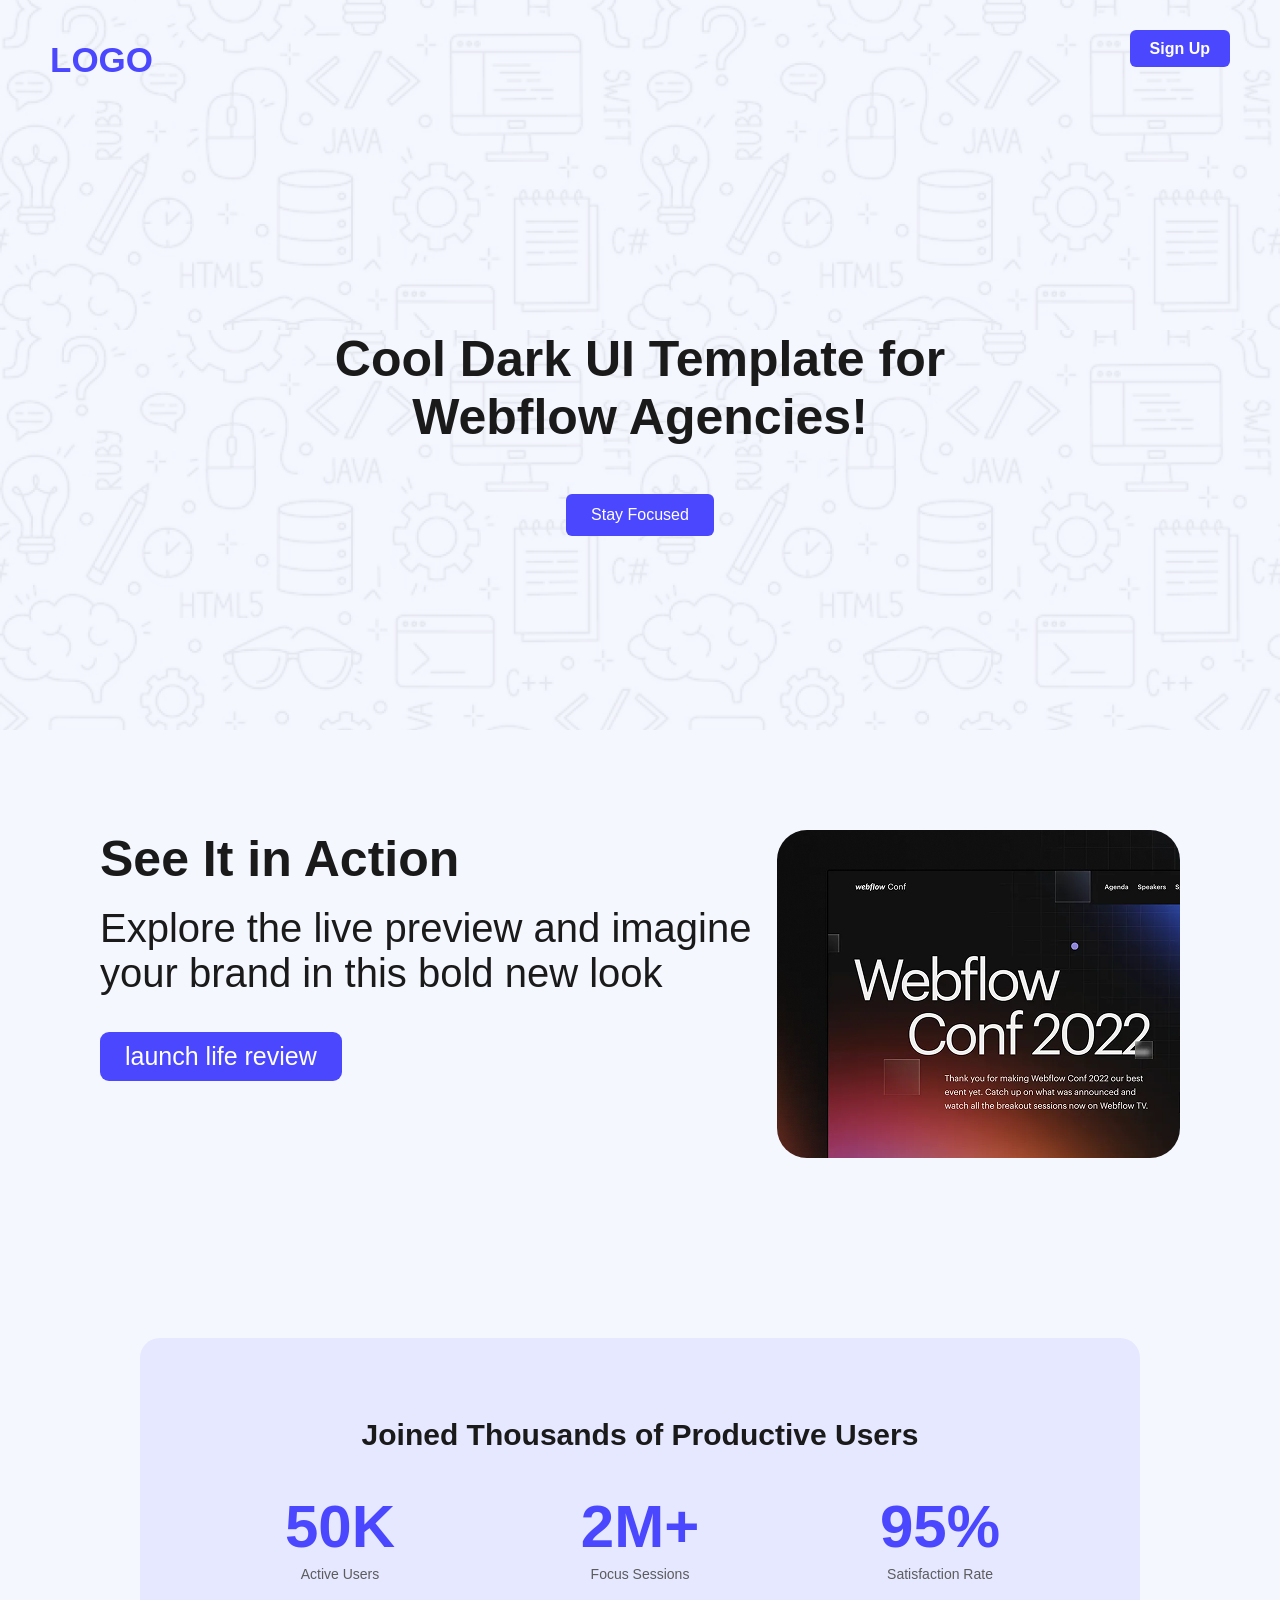
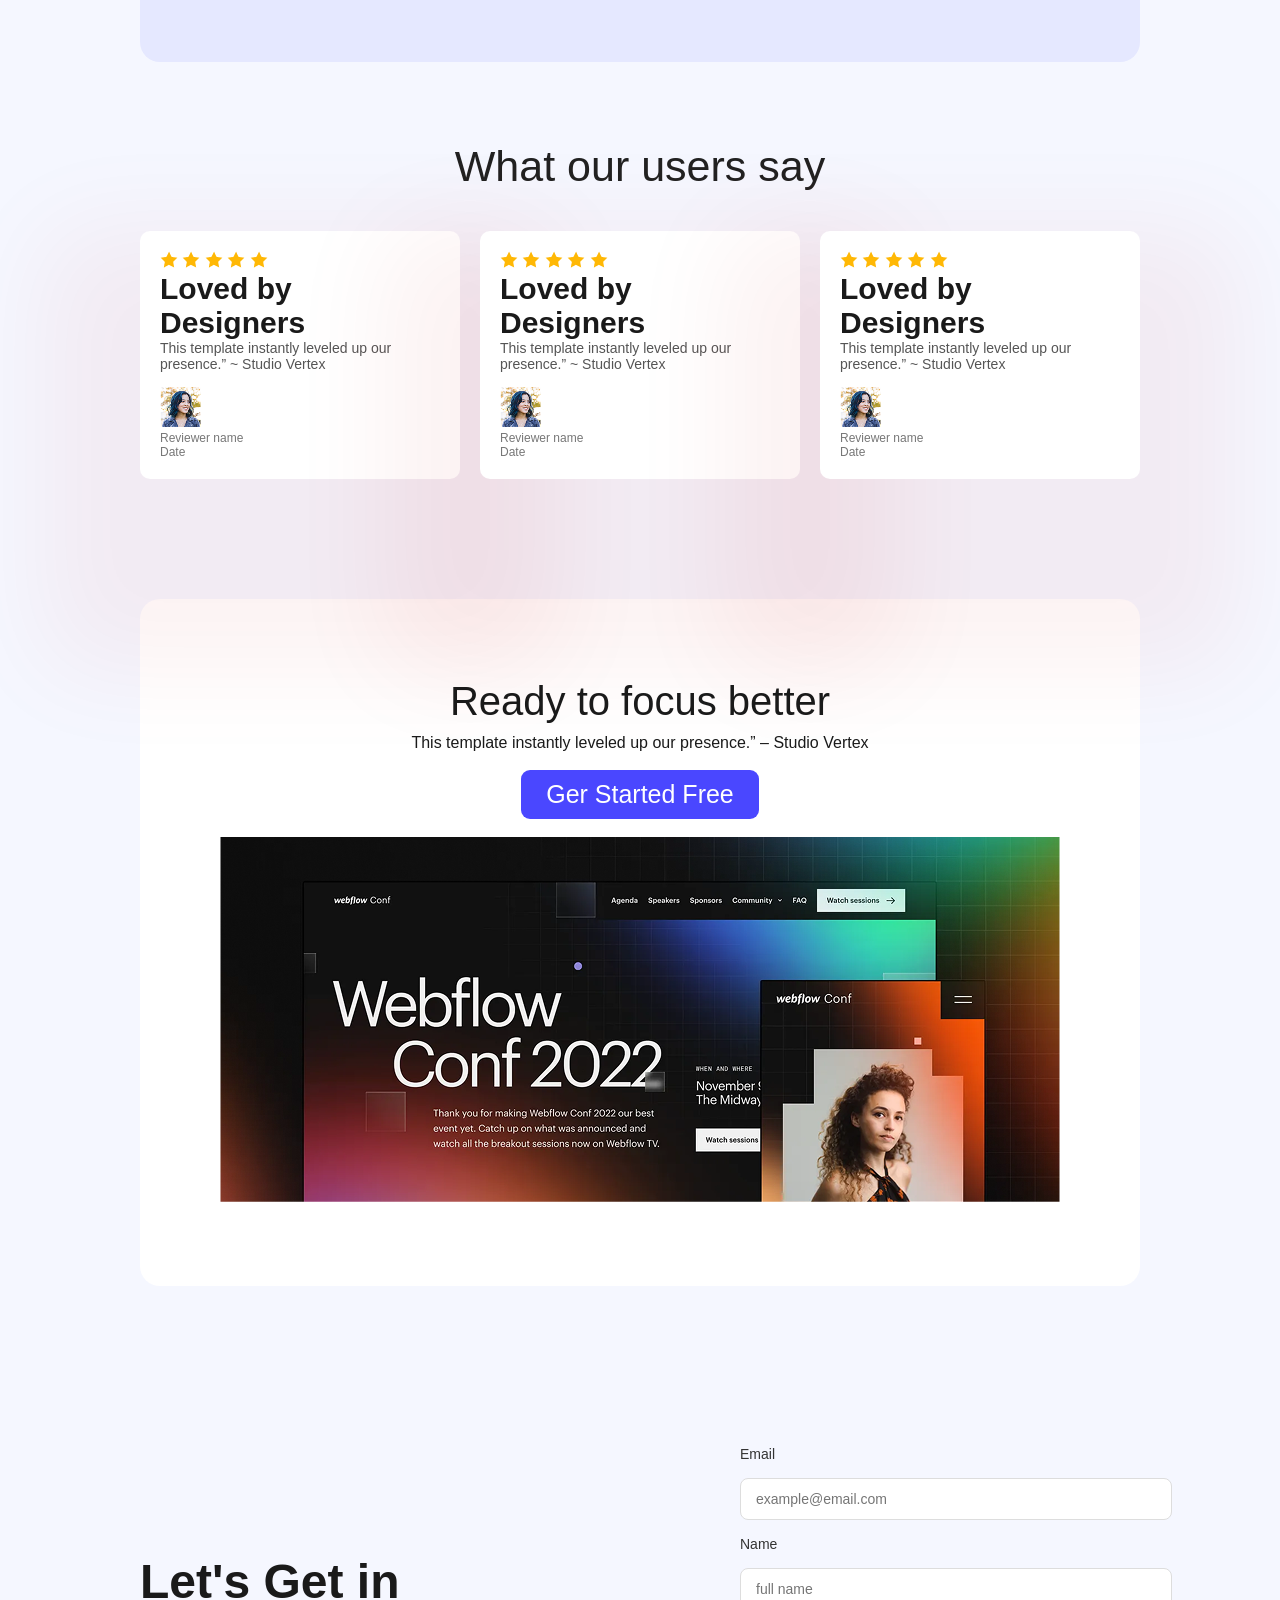
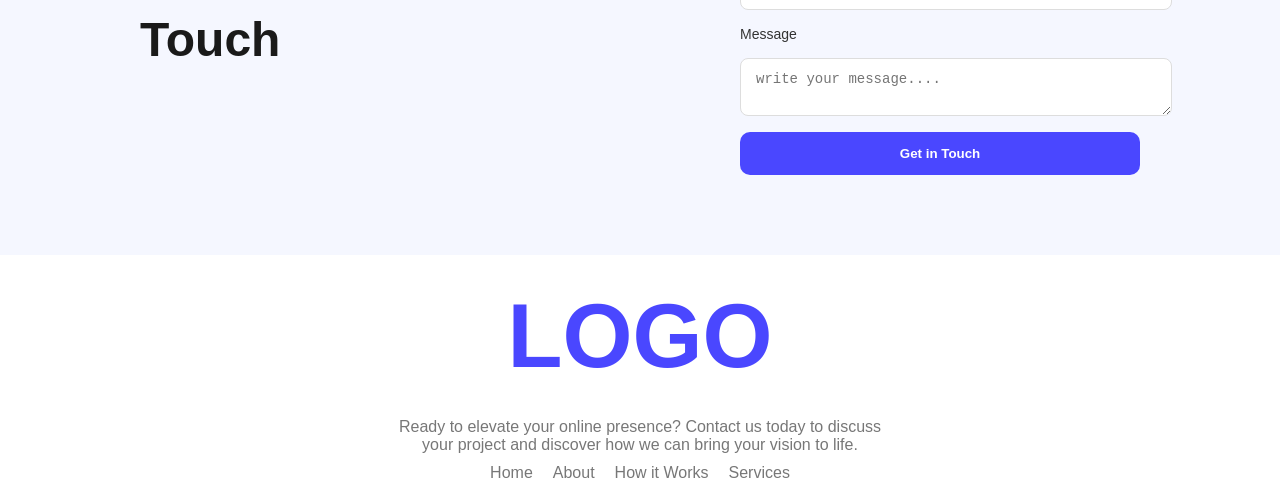
==== index.html @ 012945f9 "seconf commit" ====
<!DOCTYPE html>
<html lang="en">
<head>
    <meta charset="UTF-8">
    <meta name="viewport" content="width=device-width, initial-scale=1.0">
    <title>my first assingment</title>

<link rel="stylesheet" href="style.css" />




</head>




<body>




    <header>


<!-- Navigation Bar -->

  <nav class="navbar">

    <div class="logo"><b>LOGO</b></div>


    <div class="nav-links">
      <a href="#" class="btn">Sign Up</a>
    </div>



  </nav>



  <!-- Banner Section -->



    </header>

  <body>


  <div class="banner">


    <h1>Cool Dark UI Template for
         <br>

        Webflow Agencies!

</h1>

    <br>

    <button class="cta-btn">Stay Focused</button>

  </div>


 <!-- action Section -->


<div class="action">






      <div> <b>See It in Action</b><br><br>

        <p>Explore the live preview and imagine your brand in this bold new look</p>


        <br><br>

      <button class="action-btn">launch life review </button>

        </div>



        <img src="wc-mini.png" alt="Image" style="border-radius: 30px;">


</div>



<!-- Stats Section -->


  <section class="stats-section">


    <h2>Joined Thousands of Productive Users</h2>

    <div class="stats-container">

      <div class="stat-box">

        <h3>50K</h3>

        <p>Active Users</p>

      </div>




      <div class="stat-box">



        <h3>2M+</h3>

        <p>Focus Sessions</p>


      </div>





      <div class="stat-box">
        <h3>95%</h3>
        <p>Satisfaction Rate</p>


      </div>



    </div>


  </section>





 <!-- reviwe Section -->




  <p class="reviewtop">What our users say</p>

  <div class="review-container">


    <!-- Review Card 1 -->

    <div class="review-card">

      <div>

      <img src="icon-star.png" alt="icon-star">
      <img src="icon-star.png" alt="icon-star">
      <img src="icon-star.png" alt="icon-star">
      <img src="icon-star.png" alt="icon-star">
      <img src="icon-star.png" alt="icon-star">

      </div>



      <div class="review-title">Loved by Designers</div>

      <div class="review-text">This template instantly leveled up our presence.” ~ Studio Vertex</div>



      <div class="reviewer">

        <img src="avatar.png" alt="Reviewer photo">

        <div class="reviewer-info">

          Reviewer name<br>
          Date
        </div>
      </div>
    </div>







    <!-- Review Card 2 -->



    <div class="review-card">

      <div>
        <img src="icon-star.png" alt="icon-star">
        <img src="icon-star.png" alt="icon-star">
        <img src="icon-star.png" alt="icon-star">
        <img src="icon-star.png" alt="icon-star">
        <img src="icon-star.png" alt="icon-star">

      </div>

      <div class="review-title">Loved by Designers</div>


      <div class="review-text">This template instantly leveled up our presence.” ~ Studio Vertex

      </div>


      <div class="reviewer">

        <img src="avatar.png" alt="Reviewer photo">

        <div class="reviewer-info">
          Reviewer name<br>
          Date
        </div>

      </div>

    </div>




    <!-- Review Card 3 -->
    <div class="review-card">

      <div>
        <img src="icon-star.png" alt="icon-star">
        <img src="icon-star.png" alt="icon-star">
        <img src="icon-star.png" alt="icon-star">
        <img src="icon-star.png" alt="icon-star">
        <img src="icon-star.png" alt="icon-star">

      </div>

      <div class="review-title">Loved by Designers</div>

      <div class="review-text">This template instantly leveled up our presence.” ~ Studio Vertex</div>


      <div class="reviewer">

        <img src="avatar.png" alt="Reviewer photo">

        <div class="reviewer-info">
          Reviewer name<br>
          Date
        </div>

      </div>

    </div>

  </div>





 <!-- focus Section -->


<div class="focus">

<p style="font-size: 40px;">
  Ready to focus better
</p>

<p style="padding-top: 10px;">
 This template instantly leveled up our presence.” – Studio Vertex
</p>
<br>
<button class="action-btn">Ger Started Free</button>

<br><br>


<img src="wc-big.png" alt="Image">



</div>












  <!-- Contact Section -->




  <section class="contact-section">



    <div class="contact-container">



      <!-- Left Side Text -->


      <div class="contact-text">


        <h1>Let's Get in<br>Touch</h1>
      </div>


      <!-- Right Side Form -->


      <form class="contact-form">

        <label for="email">Email</label>

        <input type="email" id="email" placeholder="example@email.com" required>

        <label for="name">Name</label>

        <input type="text" id="name" placeholder="full name" required>

        <label for="message">Message</label>

        <textarea id="message" placeholder="write your message...." required></textarea>

        <button type="submit">Get in Touch</button>

      </form>

    </div>
  </section>













    </body>




    <footer>

        <p class="f-logo"><b>LOGO</b></p>
        <p class="description">
            Ready to elevate your online presence? Contact us today to discuss <br>  your project and discover how we can bring your vision to life.
        </p>





        <ul style="text-decoration: none;">

            <li><a href="#">Home</a></li>
            <li><a href="#">About</a></li>
            <li><a href="#">How it Works</a></li>
            <li><a href="#">Services</a></li>









        </ul>






    </footer>






</body>
</html>
---- style.css ----
* {
    margin: 0;
    padding: 0;
}


.navbar {
    display: flex;
    justify-content: space-between;
    padding: 40px 50px;

}

.logo {
    font-size: 35px;

    color: #4a47ff;
}

.nav-links .btn {
    padding: 10px 20px;
    background-color: #4a47ff;
    color: white;
    border: none;
    border-radius: 6px;
    text-decoration: none;
    font-weight: bold;

}

.nav-links .btn:hover {
  background-color: #b5cc34;
}




body {
  margin: 0;
  padding: 0;
  font-family: 'Segoe UI', Tahoma, Geneva, Verdana, sans-serif;
  background-color: #f5f7ff;
  color: #1a1a1a;
}




/* Banner Section */


.banner {
    text-align: center;
    padding-bottom: 150px;
}

.banner h1 {


    font-size: 50px;
    color: #1a1a1a;
    margin-bottom: 30px;

}

.cta-btn {
    padding: 12px 25px;
    background-color: #4a47ff;
    color: white;
    border: none;
    border-radius: 6px;
    font-size: 16px;
    cursor: pointer;

}

.cta-btn:hover {
    background-color:  #b5cc34;
}

.banner,.navbar{

    background-image: url(Hero-bg.png);
    background-repeat: no-repeat;
    background-size: cover;
    height: 250px;


}


.action{
    display: flex;
    padding: 100px;
    justify-content: space-between;

}


.action-btn{

    padding: 10px 25px;
    background-color: #4a47ff;
    color: white;
    border: none;
    border-radius: 9px;
    font-size: 25px;
    cursor: pointer;
}

.action-btn:hover{
 background-color:  #b5cc34;

}

.action b{

    font-size: 50px;
}


.action p{

font-size: 40px;

}






/* Stats Section */


.stats-section {
  background-color: #e5e8ff;
  border-radius: 20px;
  padding: 80px 50px;
  max-width: 900px;
  margin: 80px auto;
  text-align: center;
}

.stats-section h2 {
  font-size: 30px;
  font-weight: 600;
  margin-bottom: 40px;
  color: #1a1a1a;
}

.stats-container {
  display: flex;
  justify-content: space-around;

}

.stat-box {
  flex: 1;
  min-width: 150px;
}

.stat-box h3 {
  font-size: 60px;
  color: #4a47ff;
  margin-bottom: 5px;
}

.stat-box p {
  font-size: 14px;
  color: #5c5c5c;
}












.reviewtop{
    margin-top: 40px;
    font-size: 43px;
    color: #222;
    text-align: center;

}


.review-container {
  display: flex;
  justify-content: center;
  gap: 20px;
  padding: 40px;

}




.review-card {
  background-color: white;
  border-radius: 10px;
  padding: 20px;
  width: 280px;
  box-shadow: 0 94px 102px 100px rgba(191, 17, 17, 0.05);
  text-align: left;
}


.review-text {
  font-size: 14px;
  color: #555;
  margin-bottom: 15px;
}



.reviewer-info {
  font-size: 12px;
  color: #777;
}




.review-title{

font-size: 30px;
font-weight: bold;

}







.focus{
 background-color: #FFFFFF;
  border-radius: 20px;
  padding: 80px 50px;
  max-width: 900px;
  margin: 80px auto;
  text-align: center;



}





{

background-color: aliceblue;
text-align: center;
padding: 50px;
}










.contact-section {
  padding: 80px 20px;
}


.contact-container {
  display: flex;
  max-width: 1000px;
  margin: auto;
  background-color: #f5f7ff;
  align-items: center;
  justify-content: space-between;
  flex-wrap: wrap;
}

/* Left Text */
.contact-text h1 {
  font-size: 48px;
  font-weight: bold;
  line-height: 1.2;
}

/* Form Styling */
.contact-form {
  flex: 1;
  min-width: 300px;
  max-width: 400px;
  display: flex;
  flex-direction: column;
  gap: 16px;
}

.contact-form label {
  font-size: 14px;
  font-weight: 500;
  color: #333;
}

.contact-form input,
.contact-form textarea {
  padding: 12px 15px;
  border-radius: 8px;
  border: 1px solid #ddd;
  font-size: 14px;
  width: 100%;
}

.contact-form input:focus,
.contact-form textarea:focus {
  border-color: #4a47ff;
}

/* Submit Button */
.contact-form button {
  padding: 14px;
  background-color: #4a47ff;
  color: white;
  font-weight: bold;
  border-radius: 10px;
  border: none;
}

.contact-form button:hover{
 background-color:  #b5cc34;

}


footer{
background-color: #FFFFFF;
align-items: center;
text-align: center;

}


.footer-list{
display: flex;
text-align: center;
}



footer ul{

    display: flex;
    justify-content: center;


}


footer li{
    list-style: none;
    margin: 10px;
    color: #777;

}



.f-logo{
    font-size: 90px;
    color: #4a47ff;
    padding: 30px;

}





.description{
    font-size: medium;
    color: #777;

}


footer li a {
    text-decoration: none;
    color: #777; 
}
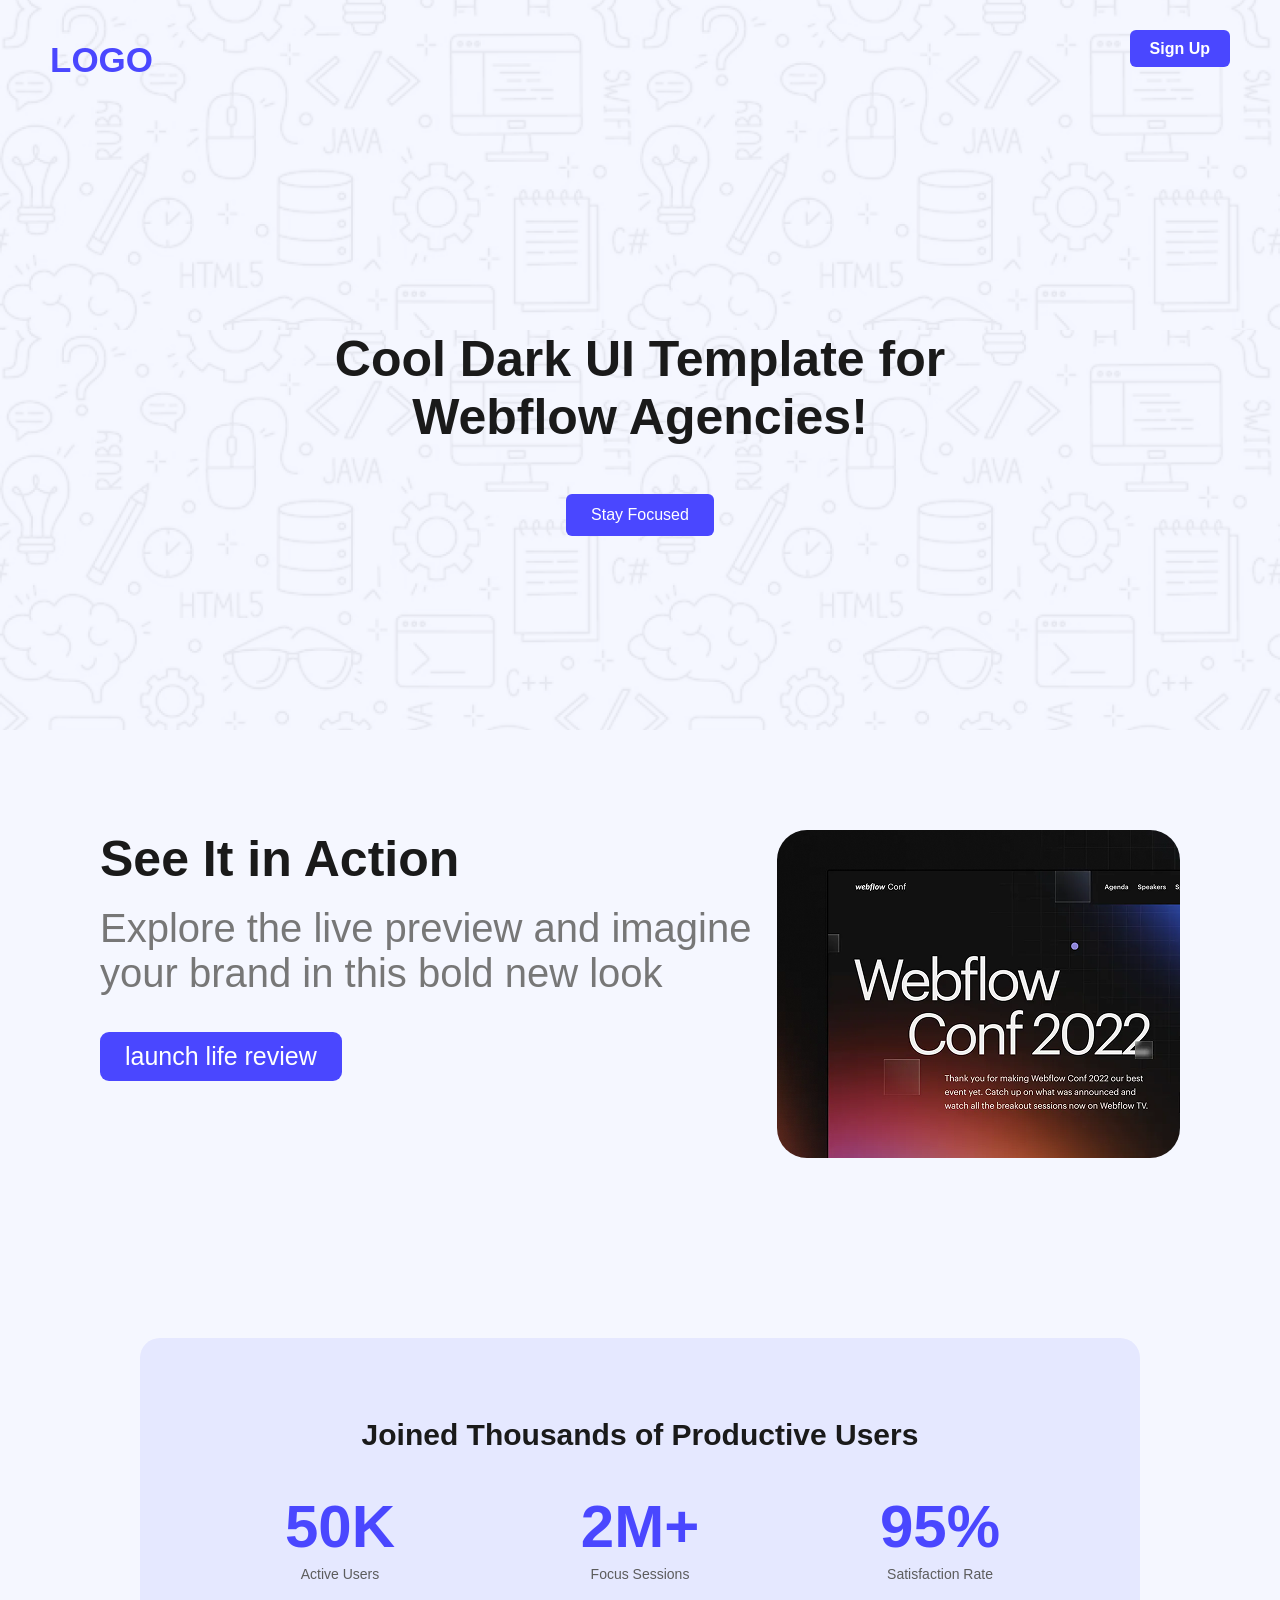
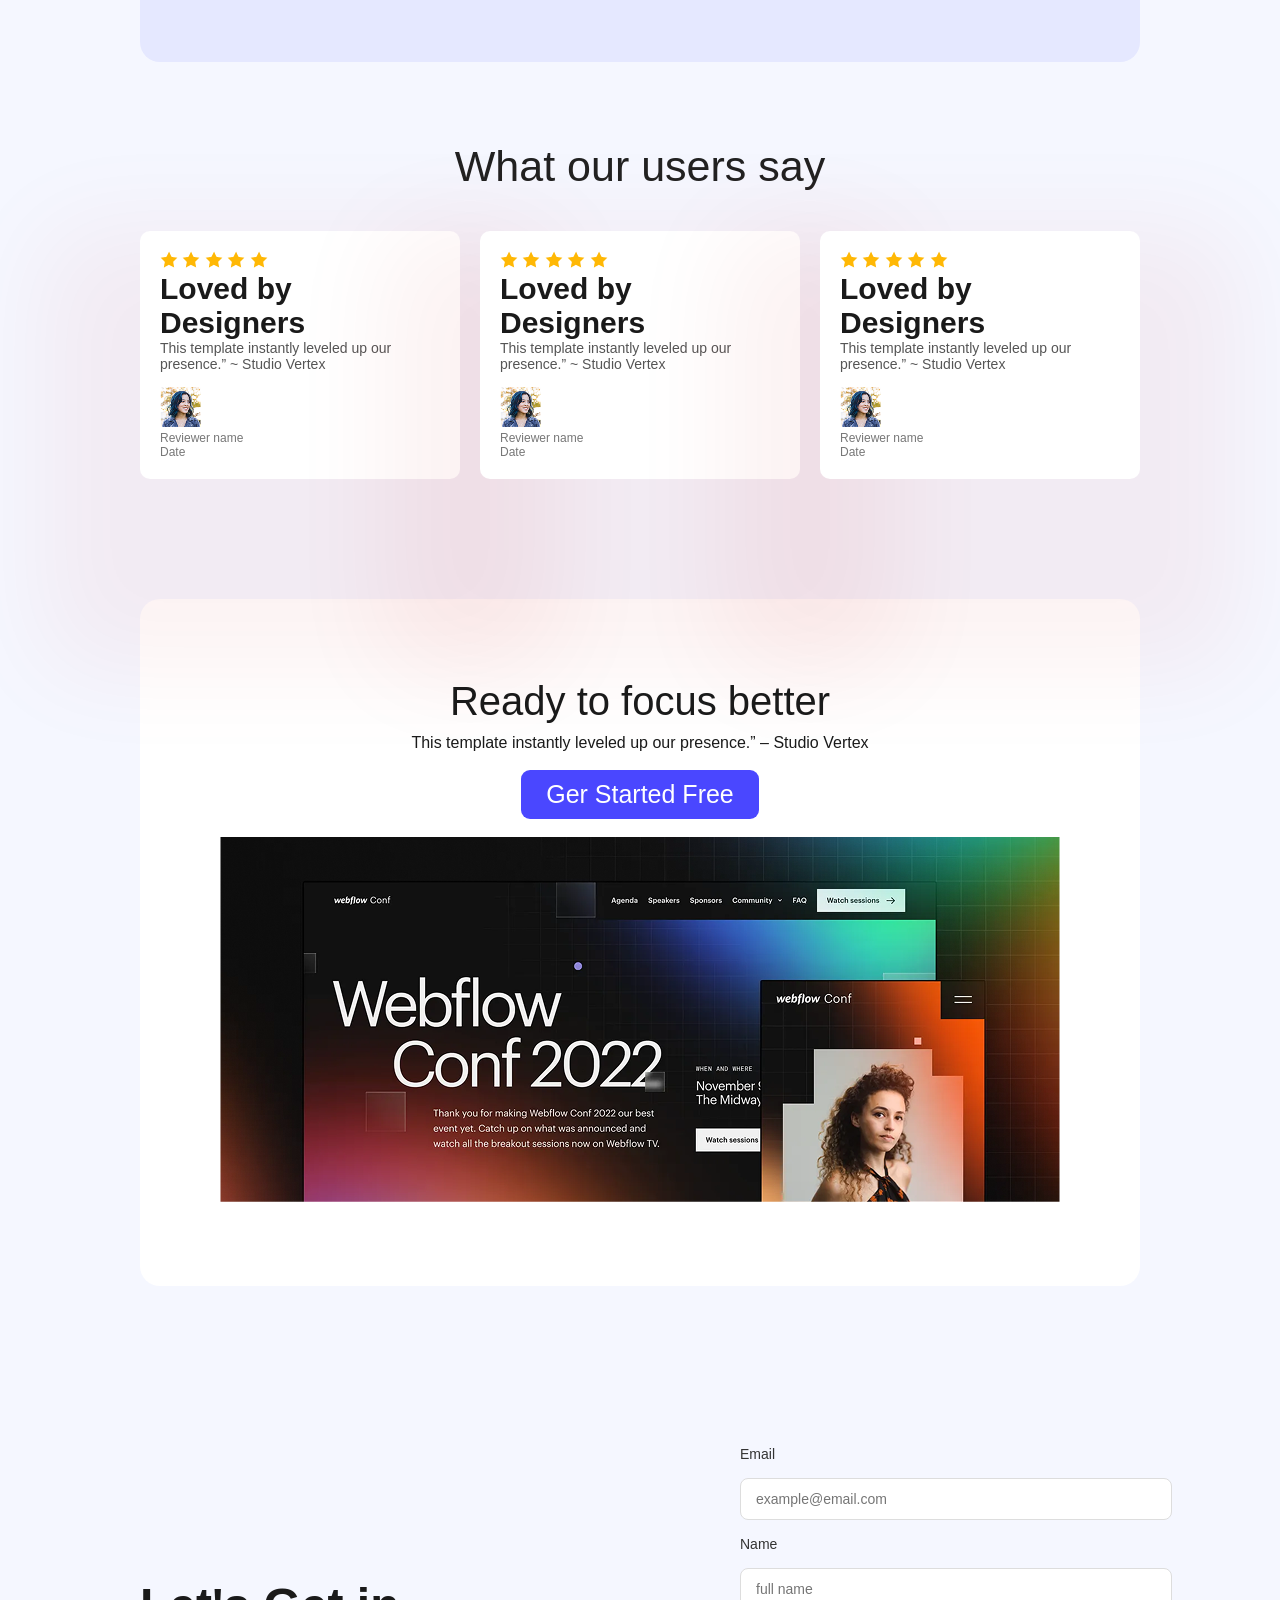
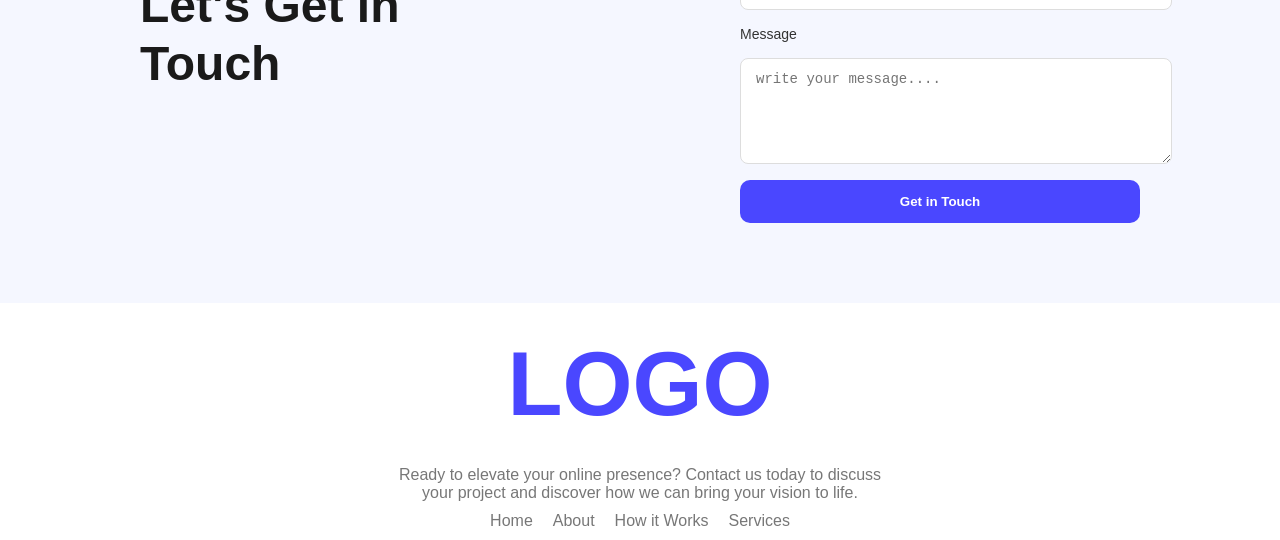
==== commit c8a58e80: "forth commit" ====
--- a/index.html
+++ b/index.html
@@ -4,415 +4,162 @@
     <meta charset="UTF-8">
     <meta name="viewport" content="width=device-width, initial-scale=1.0">
     <title>my first assingment</title>
-
 <link rel="stylesheet" href="style.css" />
-
-
-
-
 </head>
 
-
-
-
 <body>
-
-
-
-
     <header>
-
-
 <!-- Navigation Bar -->
-
   <nav class="navbar">
-
     <div class="logo"><b>LOGO</b></div>
-
-
     <div class="nav-links">
       <a href="#" class="btn">Sign Up</a>
     </div>
-
-
-
   </nav>
-
-
-
   <!-- Banner Section -->
-
-
-
     </header>
-
   <body>
-
-
   <div class="banner">
-
-
     <h1>Cool Dark UI Template for
          <br>
-
         Webflow Agencies!
-
 </h1>
-
     <br>
-
     <button class="cta-btn">Stay Focused</button>
-
   </div>
-
-
  <!-- action Section -->
-
-
 <div class="action">
-
-
-
-
-
-
       <div> <b>See It in Action</b><br><br>
-
-        <p>Explore the live preview and imagine your brand in this bold new look</p>
-
-
+        <p style="color: #777;">Explore the live preview and imagine your brand in this bold new look</p>
         <br><br>
-
       <button class="action-btn">launch life review </button>
-
         </div>
-
-
-
         <img src="wc-mini.png" alt="Image" style="border-radius: 30px;">
-
-
 </div>
-
-
-
 <!-- Stats Section -->
-
-
   <section class="stats-section">
-
-
     <h2>Joined Thousands of Productive Users</h2>
-
     <div class="stats-container">
-
       <div class="stat-box">
-
         <h3>50K</h3>
-
         <p>Active Users</p>
-
       </div>
-
-
-
-
       <div class="stat-box">
-
-
-
         <h3>2M+</h3>
-
         <p>Focus Sessions</p>
-
-
       </div>
-
-
-
-
-
       <div class="stat-box">
         <h3>95%</h3>
         <p>Satisfaction Rate</p>
-
-
       </div>
-
-
-
     </div>
-
-
   </section>
-
-
-
-
-
  <!-- reviwe Section -->
-
-
-
-
   <p class="reviewtop">What our users say</p>
-
   <div class="review-container">
-
-
     <!-- Review Card 1 -->
-
     <div class="review-card">
-
       <div>
-
       <img src="icon-star.png" alt="icon-star">
       <img src="icon-star.png" alt="icon-star">
       <img src="icon-star.png" alt="icon-star">
       <img src="icon-star.png" alt="icon-star">
       <img src="icon-star.png" alt="icon-star">
-
       </div>
-
-
-
       <div class="review-title">Loved by Designers</div>
-
       <div class="review-text">This template instantly leveled up our presence.” ~ Studio Vertex</div>
-
-
-
       <div class="reviewer">
-
         <img src="avatar.png" alt="Reviewer photo">
-
         <div class="reviewer-info">
-
           Reviewer name<br>
           Date
         </div>
       </div>
     </div>
-
-
-
-
-
-
-
     <!-- Review Card 2 -->
-
-
-
     <div class="review-card">
-
       <div>
         <img src="icon-star.png" alt="icon-star">
         <img src="icon-star.png" alt="icon-star">
         <img src="icon-star.png" alt="icon-star">
         <img src="icon-star.png" alt="icon-star">
         <img src="icon-star.png" alt="icon-star">
-
       </div>
-
       <div class="review-title">Loved by Designers</div>
-
-
       <div class="review-text">This template instantly leveled up our presence.” ~ Studio Vertex
-
       </div>
-
-
       <div class="reviewer">
-
         <img src="avatar.png" alt="Reviewer photo">
-
         <div class="reviewer-info">
           Reviewer name<br>
           Date
         </div>
-
       </div>
-
     </div>
-
-
-
-
     <!-- Review Card 3 -->
     <div class="review-card">
-
       <div>
         <img src="icon-star.png" alt="icon-star">
         <img src="icon-star.png" alt="icon-star">
         <img src="icon-star.png" alt="icon-star">
         <img src="icon-star.png" alt="icon-star">
         <img src="icon-star.png" alt="icon-star">
-
       </div>
-
       <div class="review-title">Loved by Designers</div>
-
       <div class="review-text">This template instantly leveled up our presence.” ~ Studio Vertex</div>
-
-
       <div class="reviewer">
-
         <img src="avatar.png" alt="Reviewer photo">
-
         <div class="reviewer-info">
           Reviewer name<br>
           Date
         </div>
-
       </div>
-
     </div>
-
   </div>
-
-
-
-
-
  <!-- focus Section -->
-
-
 <div class="focus">
-
 <p style="font-size: 40px;">
   Ready to focus better
 </p>
-
 <p style="padding-top: 10px;">
  This template instantly leveled up our presence.” – Studio Vertex
 </p>
 <br>
 <button class="action-btn">Ger Started Free</button>
-
 <br><br>
-
-
 <img src="wc-big.png" alt="Image">
-
-
-
 </div>
-
-
-
-
-
-
-
-
-
-
-
-
   <!-- Contact Section -->
-
-
-
-
   <section class="contact-section">
-
-
-
     <div class="contact-container">
-
-
-
       <!-- Left Side Text -->
-
-
       <div class="contact-text">
-
-
         <h1>Let's Get in<br>Touch</h1>
       </div>
-
-
       <!-- Right Side Form -->
-
-
       <form class="contact-form">
-
         <label for="email">Email</label>
-
         <input type="email" id="email" placeholder="example@email.com" required>
-
         <label for="name">Name</label>
-
         <input type="text" id="name" placeholder="full name" required>
-
         <label for="message">Message</label>
-
-        <textarea id="message" placeholder="write your message...." required></textarea>
-
+        <textarea id="message" rows="5" placeholder="write your message...." required></textarea>
         <button type="submit">Get in Touch</button>
-
       </form>
-
     </div>
   </section>
-
-
-
-
-
-
-
-
-
-
-
-
-
     </body>
-
-
-
-
     <footer>
-
         <p class="f-logo"><b>LOGO</b></p>
         <p class="description">
             Ready to elevate your online presence? Contact us today to discuss <br>  your project and discover how we can bring your vision to life.
         </p>
-
-
-
-
-
         <ul style="text-decoration: none;">
-
             <li><a href="#">Home</a></li>
             <li><a href="#">About</a></li>
             <li><a href="#">How it Works</a></li>
             <li><a href="#">Services</a></li>
-
-
-
-
-
-
-
-
-
         </ul>
-
-
-
-
-
-
     </footer>
-
-
-
-
-
-
 </body>
 </html>
--- a/style.css
+++ b/style.css
@@ -13,7 +13,6 @@
 
 .logo {
     font-size: 35px;
-
     color: #4a47ff;
 }
 
@@ -25,7 +24,6 @@
     border-radius: 6px;
     text-decoration: none;
     font-weight: bold;
-
 }
 
 .nav-links .btn:hover {
@@ -109,9 +107,9 @@
 }
 
 .action-btn:hover{
- background-color:  #b5cc34;
-
-}
+    background-color:  #b5cc34;
+}
+
 
 .action b{
 
@@ -121,7 +119,7 @@
 
 .action p{
 
-font-size: 40px;
+    font-size: 40px;
 
 }
 
@@ -230,8 +228,8 @@
 
 .review-title{
 
-font-size: 30px;
-font-weight: bold;
+  font-size: 30px;
+  font-weight: bold;
 
 }
 
@@ -242,7 +240,7 @@
 
 
 .focus{
- background-color: #FFFFFF;
+  background-color: #FFFFFF;
   border-radius: 20px;
   padding: 80px 50px;
   max-width: 900px;
@@ -256,13 +254,6 @@
 
 
 
-
-{
-
-background-color: aliceblue;
-text-align: center;
-padding: 50px;
-}
 
 
 
@@ -336,23 +327,23 @@
 }
 
 .contact-form button:hover{
- background-color:  #b5cc34;
+  background-color:  #b5cc34;
 
 }
 
 
 footer{
-background-color: #FFFFFF;
-align-items: center;
-text-align: center;
-
-}
-
-
-.footer-list{
-display: flex;
-text-align: center;
-}
+    background-color: #FFFFFF;
+    align-items: center;
+    text-align: center;
+
+}
+
+
+    .footer-list{
+    display: flex;
+    text-align: center;
+    }
 
 
 
@@ -394,5 +385,10 @@
 
 footer li a {
     text-decoration: none;
-    color: #777; 
-}+    color: #777;
+}
+
+
+
+
+
